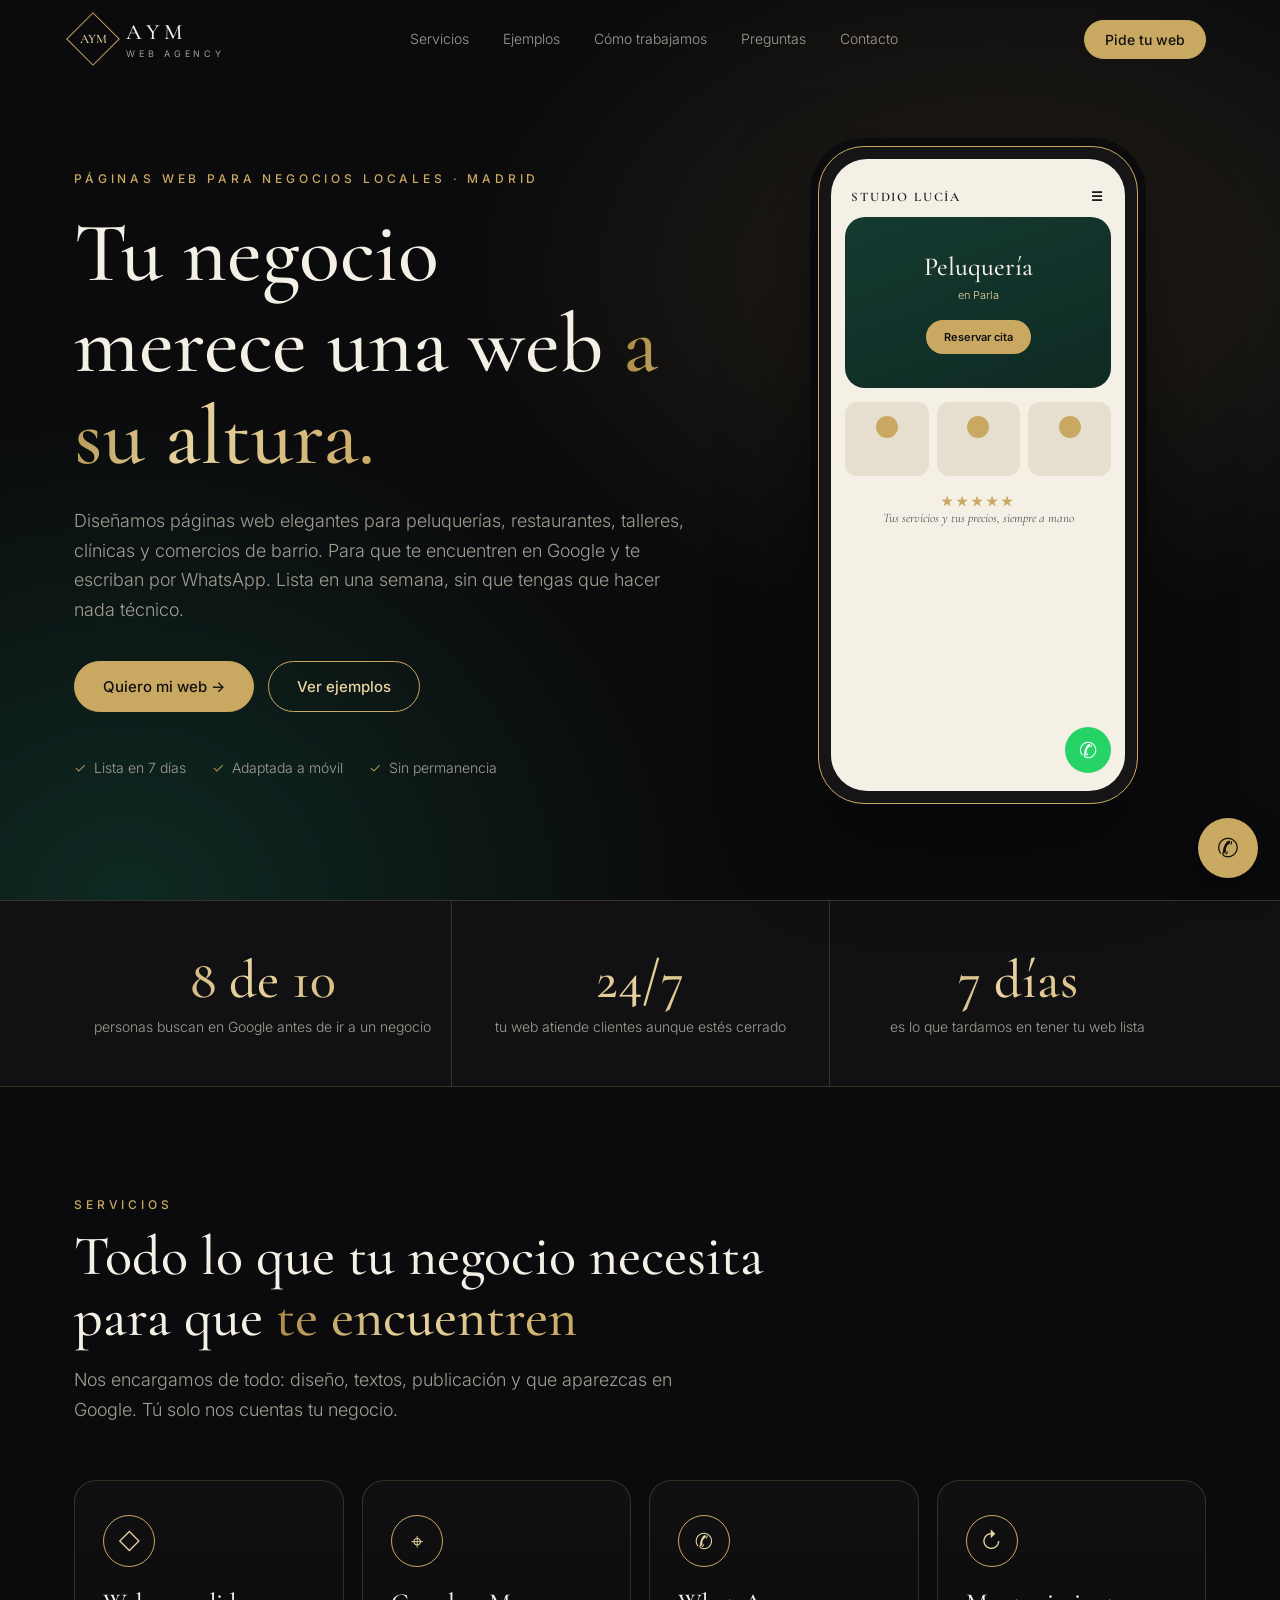
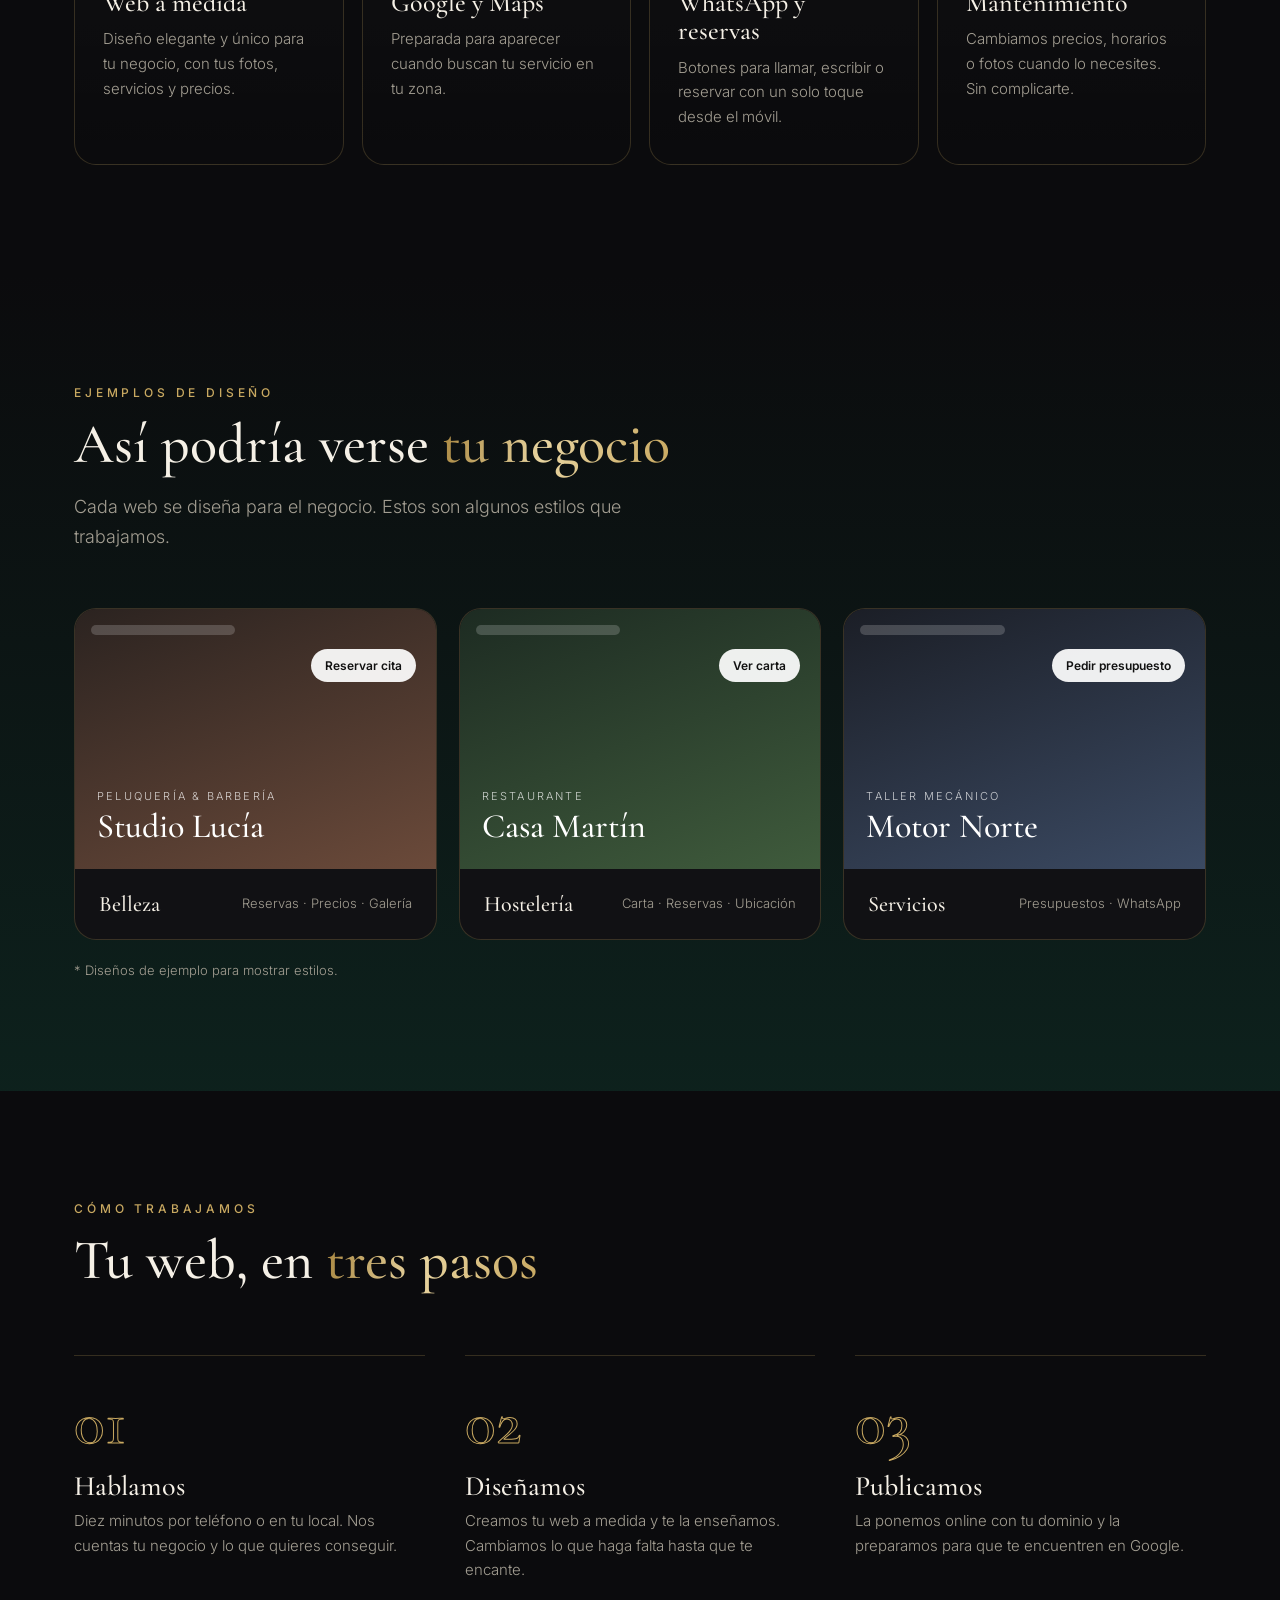
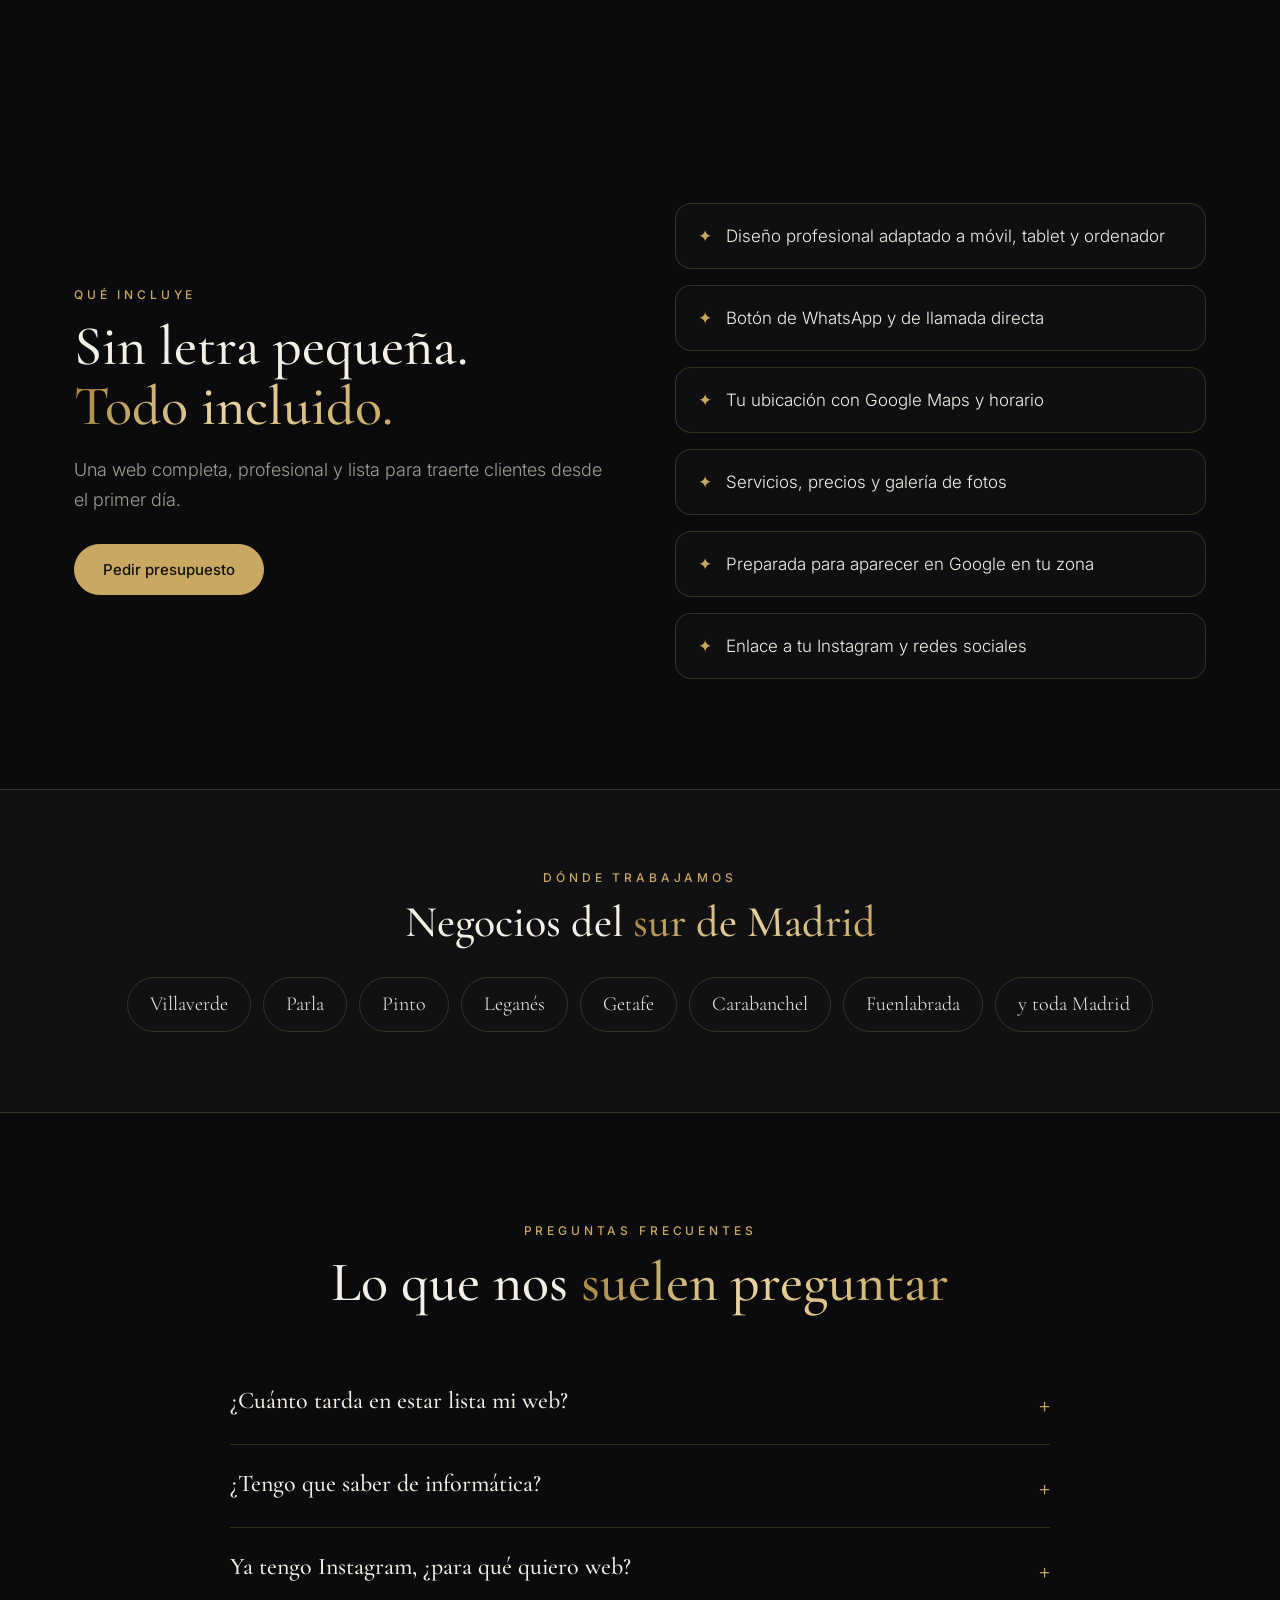
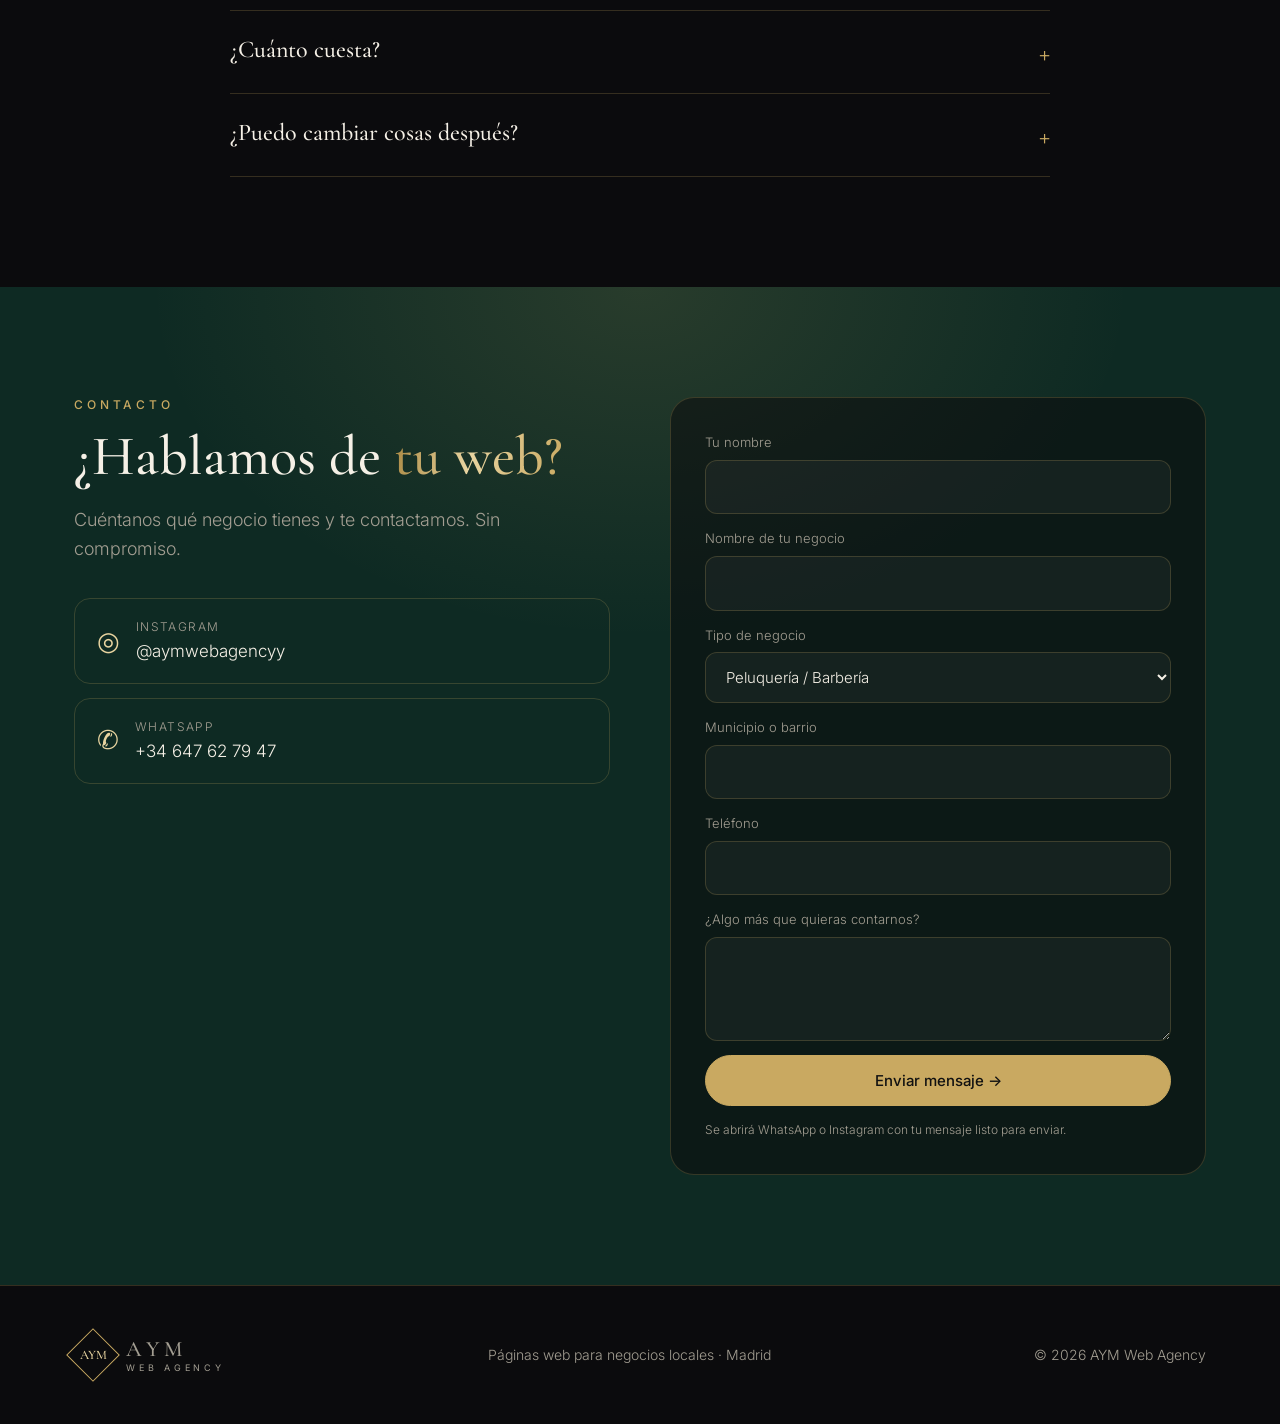
==== index.html @ e10f0483 "Web de AYM Web Agency" ====
<!doctype html>
<html lang="es">
<head>
<meta charset="utf-8">
<meta name="viewport" content="width=device-width,initial-scale=1">
<title>AYM Web Agency · Páginas web para negocios locales en Madrid</title>
<meta name="description" content="Diseñamos páginas web elegantes para negocios locales del sur de Madrid: Villaverde, Parla, Pinto, Leganés y Getafe. Lista en 7 días, con WhatsApp, Google Maps y reservas.">
<meta property="og:title" content="AYM Web Agency">
<meta property="og:description" content="Tu negocio merece una web a su altura.">
<meta property="og:image" content="img/og.png">
<link rel="icon" href="img/favicon.png">
<link rel="preconnect" href="https://fonts.googleapis.com">
<link rel="preconnect" href="https://fonts.gstatic.com" crossorigin>
<link href="https://fonts.googleapis.com/css2?family=Cormorant+Garamond:wght@400;500;600&family=Inter:wght@300;400;500;600&display=swap" rel="stylesheet">
<link rel="stylesheet" href="styles.css">
</head>
<body>

<nav id="nav">
  <div class="wrap">
    <a href="#" class="brand"><div class="mono"><span>AYM</span></div><div><b>AYM</b><small>WEB AGENCY</small></div></a>
    <div class="links" id="links">
      <a href="#servicios">Servicios</a><a href="#ejemplos">Ejemplos</a><a href="#proceso">Cómo trabajamos</a><a href="#faq">Preguntas</a><a href="#contacto">Contacto</a>
    </div>
    <a href="#contacto" class="btn btn-gold js-wa">Pide tu web</a>
    <button class="burger" id="burger" aria-label="Menú">☰</button>
  </div>
</nav>

<header class="hero">
  <div class="wrap">
    <div class="reveal">
      <div class="eyebrow">Páginas web para negocios locales · Madrid</div>
      <h1>Tu negocio merece una web <span class="gold">a su altura.</span></h1>
      <p class="lead">Diseñamos páginas web elegantes para peluquerías, restaurantes, talleres, clínicas y comercios de barrio. Para que te encuentren en Google y te escriban por WhatsApp. Lista en una semana, sin que tengas que hacer nada técnico.</p>
      <div class="ctas">
        <a href="#contacto" class="btn btn-gold js-wa">Quiero mi web →</a>
        <a href="#ejemplos" class="btn btn-line">Ver ejemplos</a>
      </div>
      <div class="trust"><div>Lista en 7 días</div><div>Adaptada a móvil</div><div>Sin permanencia</div></div>
    </div>
    <div class="reveal">
      <div class="phone">
        <div class="screen">
          <div class="bar"><span>STUDIO LUCÍA</span><span>☰</span></div>
          <div class="heroimg"><h4>Peluquería</h4><p>en Parla</p><span>Reservar cita</span></div>
          <div class="cards"><i></i><i></i><i></i></div>
          <div class="rev"><b>★★★★★</b>Tus servicios y tus precios, siempre a mano</div>
        </div>
        <div class="wa">✆</div>
      </div>
    </div>
  </div>
</header>

<div class="stats">
  <div class="wrap">
    <div class="stat reveal"><b class="gold">8 de 10</b><span>personas buscan en Google antes de ir a un negocio</span></div>
    <div class="stat reveal"><b class="gold">24/7</b><span>tu web atiende clientes aunque estés cerrado</span></div>
    <div class="stat reveal"><b class="gold">7 días</b><span>es lo que tardamos en tener tu web lista</span></div>
  </div>
</div>

<section id="servicios">
  <div class="wrap">
    <div class="reveal"><div class="eyebrow">Servicios</div><h2>Todo lo que tu negocio necesita<br>para que <span class="gold">te encuentren</span></h2>
    <p class="lead">Nos encargamos de todo: diseño, textos, publicación y que aparezcas en Google. Tú solo nos cuentas tu negocio.</p></div>
    <div class="grid4">
      <div class="card reveal"><div class="ico">◇</div><h3>Web a medida</h3><p>Diseño elegante y único para tu negocio, con tus fotos, servicios y precios.</p></div>
      <div class="card reveal"><div class="ico">⌖</div><h3>Google y Maps</h3><p>Preparada para aparecer cuando buscan tu servicio en tu zona.</p></div>
      <div class="card reveal"><div class="ico">✆</div><h3>WhatsApp y reservas</h3><p>Botones para llamar, escribir o reservar con un solo toque desde el móvil.</p></div>
      <div class="card reveal"><div class="ico">↻</div><h3>Mantenimiento</h3><p>Cambiamos precios, horarios o fotos cuando lo necesites. Sin complicarte.</p></div>
    </div>
  </div>
</section>

<section id="ejemplos" class="ejemplos">
  <div class="wrap">
    <div class="reveal"><div class="eyebrow">Ejemplos de diseño</div><h2>Así podría verse <span class="gold">tu negocio</span></h2>
    <p class="lead">Cada web se diseña para el negocio. Estos son algunos estilos que trabajamos.</p></div>
    <div class="grid3">
      <div class="demo reveal"><div class="shot" style="background:linear-gradient(160deg,#2b2320,#6b4a3a)"><em>Reservar cita</em><small>Peluquería &amp; Barbería</small><h4>Studio Lucía</h4></div><div class="info"><b>Belleza</b><span>Reservas · Precios · Galería</span></div></div>
      <div class="demo reveal"><div class="shot" style="background:linear-gradient(160deg,#1d2b22,#3f5b3c)"><em>Ver carta</em><small>Restaurante</small><h4>Casa Martín</h4></div><div class="info"><b>Hostelería</b><span>Carta · Reservas · Ubicación</span></div></div>
      <div class="demo reveal"><div class="shot" style="background:linear-gradient(160deg,#1b1e26,#3b4a63)"><em>Pedir presupuesto</em><small>Taller mecánico</small><h4>Motor Norte</h4></div><div class="info"><b>Servicios</b><span>Presupuestos · WhatsApp</span></div></div>
    </div>
    <p class="note reveal">* Diseños de ejemplo para mostrar estilos.</p>
  </div>
</section>

<section id="proceso">
  <div class="wrap">
    <div class="reveal"><div class="eyebrow">Cómo trabajamos</div><h2>Tu web, en <span class="gold">tres pasos</span></h2></div>
    <div class="steps">
      <div class="step reveal"><h3>Hablamos</h3><p>Diez minutos por teléfono o en tu local. Nos cuentas tu negocio y lo que quieres conseguir.</p></div>
      <div class="step reveal"><h3>Diseñamos</h3><p>Creamos tu web a medida y te la enseñamos. Cambiamos lo que haga falta hasta que te encante.</p></div>
      <div class="step reveal"><h3>Publicamos</h3><p>La ponemos online con tu dominio y la preparamos para que te encuentren en Google.</p></div>
    </div>
  </div>
</section>

<section class="incluye">
  <div class="wrap">
    <div class="reveal"><div class="eyebrow">Qué incluye</div><h2>Sin letra pequeña.<br><span class="gold">Todo incluido.</span></h2>
    <p class="lead">Una web completa, profesional y lista para traerte clientes desde el primer día.</p>
    <div style="margin-top:30px"><a href="#contacto" class="btn btn-gold js-wa">Pedir presupuesto</a></div></div>
    <ul class="checks reveal">
      <li>Diseño profesional adaptado a móvil, tablet y ordenador</li>
      <li>Botón de WhatsApp y de llamada directa</li>
      <li>Tu ubicación con Google Maps y horario</li>
      <li>Servicios, precios y galería de fotos</li>
      <li>Preparada para aparecer en Google en tu zona</li>
      <li>Enlace a tu Instagram y redes sociales</li>
    </ul>
  </div>
</section>

<div class="zonas">
  <div class="wrap reveal">
    <div class="eyebrow">Dónde trabajamos</div>
    <h2 style="font-size:clamp(30px,4vw,44px)">Negocios del <span class="gold">sur de Madrid</span></h2>
    <div class="chips"><span>Villaverde</span><span>Parla</span><span>Pinto</span><span>Leganés</span><span>Getafe</span><span>Carabanchel</span><span>Fuenlabrada</span><span>y toda Madrid</span></div>
  </div>
</div>

<section id="faq">
  <div class="wrap">
    <div class="reveal" style="text-align:center"><div class="eyebrow">Preguntas frecuentes</div><h2>Lo que nos <span class="gold">suelen preguntar</span></h2></div>
    <div class="faq reveal">
      <details><summary>¿Cuánto tarda en estar lista mi web?</summary><p>Normalmente una semana desde que nos das la información y las fotos de tu negocio.</p></details>
      <details><summary>¿Tengo que saber de informática?</summary><p>No. Nosotros lo hacemos todo: diseño, textos, publicación y puesta en Google. Tú solo nos cuentas tu negocio.</p></details>
      <details><summary>Ya tengo Instagram, ¿para qué quiero web?</summary><p>Instagram solo lo ve quien ya te sigue. Con una web apareces en Google cuando alguien busca tu servicio en tu zona, y te contactan clientes nuevos que no te conocían.</p></details>
      <details><summary>¿Cuánto cuesta?</summary><p>Depende de lo que necesite tu negocio. Escríbenos y te damos un presupuesto cerrado y sin compromiso.</p></details>
      <details><summary>¿Puedo cambiar cosas después?</summary><p>Sí. Si cambias precios, horarios o quieres nuevas fotos, nos lo dices y lo actualizamos.</p></details>
    </div>
  </div>
</section>

<section id="contacto" class="contacto">
  <div class="wrap">
    <div class="reveal">
      <div class="eyebrow">Contacto</div>
      <h2>¿Hablamos de <span class="gold">tu web?</span></h2>
      <p class="lead">Cuéntanos qué negocio tienes y te contactamos. Sin compromiso.</p>
      <div class="direct">
        <a href="https://ig.me/m/aymwebagencyy" target="_blank" rel="noopener"><span style="font-size:26px;color:var(--gold2)">◎</span><span><small>Instagram</small>@aymwebagencyy</span></a>
        <a href="#" id="waLink" target="_blank" rel="noopener" hidden><span style="font-size:26px;color:var(--gold2)">✆</span><span><small>WhatsApp</small><span id="waNum"></span></span></a>
      </div>
    </div>
    <form id="form" class="reveal">
      <label>Tu nombre<input name="nombre" required autocomplete="name"></label>
      <label>Nombre de tu negocio<input name="negocio" required></label>
      <label>Tipo de negocio
        <select name="tipo"><option>Peluquería / Barbería</option><option>Restaurante / Bar / Cafetería</option><option>Taller</option><option>Clínica / Salud</option><option>Estética / Uñas</option><option>Tienda / Comercio</option><option>Reformas / Servicios</option><option>Otro</option></select></label>
      <label>Municipio o barrio<input name="zona"></label>
      <label>Teléfono<input name="tel" type="tel" autocomplete="tel"></label>
      <label>¿Algo más que quieras contarnos?<textarea name="msg" rows="3"></textarea></label>
      <button class="btn btn-gold" type="submit" style="justify-content:center">Enviar mensaje →</button>
      <small id="formNote" style="color:var(--mut);font-size:12px">Se abrirá WhatsApp o Instagram con tu mensaje listo para enviar.</small>
    </form>
  </div>
</section>

<footer>
  <div class="wrap">
    <a href="#" class="brand"><div class="mono"><span>AYM</span></div><div><b>AYM</b><small>WEB AGENCY</small></div></a>
    <span>Páginas web para negocios locales · Madrid</span>
    <span>© <span id="y"></span> AYM Web Agency</span>
  </div>
</footer>

<a href="https://ig.me/m/aymwebagencyy" id="floatBtn" class="float" target="_blank" rel="noopener" aria-label="Contactar">✉</a>

<script>
// ====== CONFIGURA AQUÍ ======
const WHATSAPP = "34647627947"; // vuestro número con prefijo 34. Vacío = se usa Instagram
const INSTAGRAM = "aymwebagencyy";
// ============================
document.getElementById("y").textContent = new Date().getFullYear();
const nav = document.getElementById("nav");
addEventListener("scroll", () => nav.classList.toggle("scrolled", scrollY > 30), {passive: true});
const links = document.getElementById("links");
document.getElementById("burger").onclick = () => links.classList.toggle("open");
links.querySelectorAll("a").forEach(a => a.onclick = () => links.classList.remove("open"));
const io = new IntersectionObserver(es => es.forEach(e => { if (e.isIntersecting) { e.target.classList.add("in"); io.unobserve(e.target); } }), {threshold: .12});
document.querySelectorAll(".reveal").forEach(el => io.observe(el));
if (WHATSAPP) {
  const wl = document.getElementById("waLink"); wl.hidden = false; wl.href = "https://wa.me/" + WHATSAPP;
  document.getElementById("waNum").textContent = "+34 647 62 79 47";
  const fb = document.getElementById("floatBtn"); fb.href = "https://wa.me/" + WHATSAPP; fb.textContent = "✆";
  // botones "Pide tu web" / "Quiero mi web" / "Pedir presupuesto" -> WhatsApp directo
  const saludo = encodeURIComponent("Hola AYM, quiero información para hacer la web de mi negocio.");
  document.querySelectorAll(".js-wa").forEach(a => { a.href = "https://wa.me/" + WHATSAPP + "?text=" + saludo; a.target = "_blank"; a.rel = "noopener"; });
}
document.getElementById("form").onsubmit = e => {
  e.preventDefault();
  const f = new FormData(e.target);
  const texto = `Hola AYM, quiero información para mi web.\n• Nombre: ${f.get("nombre")}\n• Negocio: ${f.get("negocio")} (${f.get("tipo")})\n• Zona: ${f.get("zona") || "-"}\n• Teléfono: ${f.get("tel") || "-"}\n${f.get("msg") ? "• " + f.get("msg") : ""}`;
  if (WHATSAPP) { open("https://wa.me/" + WHATSAPP + "?text=" + encodeURIComponent(texto), "_blank"); return; }
  if (navigator.clipboard) navigator.clipboard.writeText(texto).catch(() => {});
  document.getElementById("formNote").textContent = "Mensaje copiado. Pégalo en el chat de Instagram que se ha abierto.";
  open("https://ig.me/m/" + INSTAGRAM, "_blank");
};
</script>
</body>
</html>
---- styles.css ----
:root{--bg:#0B0B0D;--bg2:#111114;--green:#0E2A23;--green2:#143A30;--gold:#C9A961;--gold2:#E8D4A0;--ivory:#F5F0E6;--mut:#A39E92;--line:rgba(201,169,97,.22);
--serif:"Cormorant Garamond",Georgia,serif;--sans:Inter,"Segoe UI",system-ui,sans-serif}
*{box-sizing:border-box;margin:0;padding:0}
html{scroll-behavior:smooth}
body{background:var(--bg);color:var(--ivory);font:300 17px/1.65 var(--sans);overflow-x:hidden}
a{color:inherit;text-decoration:none}
.wrap{max-width:1180px;margin:0 auto;padding:0 24px}
.gold{background:linear-gradient(100deg,#A8863F,var(--gold2) 45%,var(--gold));-webkit-background-clip:text;background-clip:text;color:transparent}
.eyebrow{font:500 12px var(--sans);letter-spacing:.32em;text-transform:uppercase;color:var(--gold)}
h1,h2,h3{font-family:var(--serif);font-weight:500;line-height:1.08}
h2{font-size:clamp(34px,4.6vw,56px);margin:14px 0 18px}
.lead{color:var(--mut);font-size:18px;max-width:620px}
.btn{display:inline-flex;align-items:center;gap:10px;padding:15px 28px;border-radius:999px;font:500 15px var(--sans);transition:.25s;cursor:pointer;border:1px solid var(--gold);background:none;color:var(--gold2)}
.btn-gold{background:var(--gold);color:#111}
.btn-gold:hover{background:var(--gold2);transform:translateY(-2px)}
.btn-line:hover{background:rgba(201,169,97,.1)}
section{padding:110px 0}
.reveal{opacity:0;transform:translateY(28px);transition:opacity .9s ease,transform .9s ease}
.reveal.in{opacity:1;transform:none}

nav{position:fixed;inset:0 0 auto 0;z-index:50;transition:.3s}
nav.scrolled{background:rgba(11,11,13,.88);backdrop-filter:blur(12px);border-bottom:1px solid var(--line)}
nav .wrap{display:flex;align-items:center;justify-content:space-between;height:78px}
.brand{display:flex;align-items:center;gap:14px}
.mono{width:38px;height:38px;border:1px solid var(--gold);transform:rotate(45deg);display:grid;place-items:center}
.mono span{transform:rotate(-45deg);font:500 13px var(--serif);color:var(--gold2)}
.brand b{font:500 22px var(--serif);letter-spacing:.22em}
.brand small{display:block;font:400 9px var(--sans);letter-spacing:.42em;color:var(--mut)}
.links{display:flex;gap:34px;font-size:14px;color:var(--mut)}
.links a:hover{color:var(--gold2)}
nav .btn{padding:10px 20px;font-size:14px}
.burger{display:none;background:none;border:0;color:var(--ivory);font-size:26px;cursor:pointer}

.hero{min-height:100vh;display:flex;align-items:center;padding:130px 0 80px;
background:radial-gradient(900px 600px at 78% 30%,rgba(201,169,97,.13),transparent 60%),radial-gradient(800px 700px at 10% 100%,var(--green),transparent 70%)}
.hero .wrap{display:grid;grid-template-columns:1.15fr .85fr;gap:60px;align-items:center}
.hero h1{font-size:clamp(46px,6.6vw,88px);margin:22px 0 24px}
.ctas{display:flex;gap:14px;flex-wrap:wrap;margin-top:36px}
.trust{display:flex;gap:26px;margin-top:44px;color:var(--mut);font-size:14px;flex-wrap:wrap}
.trust div::before{content:"✓";color:var(--gold);margin-right:8px}
.phone{width:min(320px,78vw);aspect-ratio:9/18.5;margin:auto;border-radius:46px;border:1px solid var(--gold);padding:12px;background:#151518;box-shadow:0 40px 90px rgba(0,0,0,.6),0 0 0 8px #0d0d10;position:relative;animation:float 6s ease-in-out infinite}
@keyframes float{50%{transform:translateY(-14px)}}
.screen{height:100%;border-radius:36px;background:var(--ivory);overflow:hidden;color:#1a1a1a}
.screen .bar{display:flex;justify-content:space-between;padding:30px 20px 12px;font:600 13px var(--serif);letter-spacing:.14em}
.screen .heroimg{margin:0 14px;border-radius:20px;background:linear-gradient(160deg,var(--green2),var(--green));color:var(--ivory);padding:34px 18px;text-align:center}
.screen .heroimg h4{font:500 26px var(--serif)}
.screen .heroimg p{font-size:11px;color:var(--gold2);margin:4px 0 16px}
.screen .heroimg span{display:inline-block;background:var(--gold);color:#111;font-size:11px;font-weight:600;padding:8px 18px;border-radius:99px}
.screen .cards{display:grid;grid-template-columns:repeat(3,1fr);gap:8px;padding:14px}
.screen .cards i{height:74px;border-radius:12px;background:#E6DECF;position:relative}
.screen .cards i::after{content:"";position:absolute;left:50%;top:14px;width:22px;height:22px;margin-left:-11px;border-radius:50%;background:var(--gold)}
.screen .rev{text-align:center;font:italic 13px var(--serif);color:#555;padding:4px 18px}
.screen .rev b{display:block;color:var(--gold);font-style:normal;letter-spacing:3px}
.wa{position:absolute;right:26px;bottom:30px;width:46px;height:46px;border-radius:50%;background:#25D366;display:grid;place-items:center;color:#fff;font-size:22px}

.stats{border-top:1px solid var(--line);border-bottom:1px solid var(--line);background:var(--bg2)}
.stats .wrap{display:grid;grid-template-columns:repeat(3,1fr)}
.stat{padding:46px 20px;text-align:center}
.stat+.stat{border-left:1px solid var(--line)}
.stat b{font:500 54px var(--serif);display:block}
.stat span{color:var(--mut);font-size:14px}

.grid4{display:grid;grid-template-columns:repeat(4,1fr);gap:18px;margin-top:56px}
.card{border:1px solid var(--line);border-radius:22px;padding:34px 28px;background:linear-gradient(180deg,rgba(255,255,255,.025),transparent);transition:.35s}
.card:hover{border-color:var(--gold);transform:translateY(-6px)}
.ico{width:52px;height:52px;border-radius:50%;border:1px solid var(--gold);display:grid;place-items:center;color:var(--gold2);font-size:22px;margin-bottom:22px}
.card h3{font-size:26px;margin-bottom:10px}
.card p{color:var(--mut);font-size:15px}

.ejemplos{background:linear-gradient(180deg,var(--bg),var(--green) 140%)}
.grid3{display:grid;grid-template-columns:repeat(3,1fr);gap:22px;margin-top:56px}
.demo{border-radius:22px;overflow:hidden;border:1px solid var(--line);background:var(--bg2)}
.shot{height:260px;padding:22px;display:flex;flex-direction:column;justify-content:flex-end;position:relative}
.shot::before{content:"";position:absolute;left:16px;top:16px;height:10px;border-radius:6px;background:rgba(255,255,255,.18);width:40%}
.shot h4{font:500 34px var(--serif);color:#fff}
.shot small{color:rgba(255,255,255,.75);letter-spacing:.2em;font-size:11px;text-transform:uppercase}
.shot em{position:absolute;right:20px;top:40px;font-style:normal;font-size:12px;padding:7px 14px;border-radius:99px;background:rgba(255,255,255,.92);color:#111;font-weight:600}
.demo .info{padding:22px 24px;display:flex;justify-content:space-between;align-items:center;gap:10px}
.demo .info b{font:500 22px var(--serif)}
.demo .info span{color:var(--mut);font-size:13px;text-align:right}
.note{color:var(--mut);font-size:13px;margin-top:20px}

.steps{display:grid;grid-template-columns:repeat(3,1fr);gap:40px;margin-top:64px;counter-reset:s}
.step{padding-top:28px;border-top:1px solid var(--line)}
.step::before{counter-increment:s;content:"0" counter(s);font:500 64px var(--serif);color:transparent;-webkit-text-stroke:1px var(--gold);display:block;margin-bottom:10px}
.step h3{font-size:28px;margin-bottom:8px}
.step p{color:var(--mut);font-size:15px}

.incluye .wrap{display:grid;grid-template-columns:1fr 1fr;gap:70px;align-items:center}
.checks{list-style:none;display:grid;gap:16px}
.checks li{display:flex;gap:14px;padding:18px 22px;border:1px solid var(--line);border-radius:16px;background:rgba(255,255,255,.02)}
.checks li::before{content:"✦";color:var(--gold)}

.zonas{text-align:center;background:var(--bg2);border-top:1px solid var(--line);border-bottom:1px solid var(--line);padding:80px 0}
.chips{display:flex;flex-wrap:wrap;gap:12px;justify-content:center;margin-top:30px}
.chips span{border:1px solid var(--line);padding:10px 22px;border-radius:99px;font-family:var(--serif);font-size:20px}

.faq{max-width:820px;margin:50px auto 0}
details{border-bottom:1px solid var(--line);padding:24px 0}
summary{cursor:pointer;list-style:none;font:500 24px var(--serif);display:flex;justify-content:space-between;gap:20px}
summary::-webkit-details-marker{display:none}
summary::after{content:"+";color:var(--gold);font-size:28px;transition:.3s}
details[open] summary::after{transform:rotate(45deg)}
details p{color:var(--mut);margin-top:12px}

.contacto{background:radial-gradient(700px 500px at 50% 0,rgba(201,169,97,.14),transparent 70%),var(--green)}
.contacto .wrap{display:grid;grid-template-columns:1fr 1fr;gap:60px;align-items:start}
form{background:rgba(11,11,13,.55);border:1px solid var(--line);border-radius:24px;padding:34px;display:grid;gap:14px}
label{font-size:13px;color:var(--mut);display:grid;gap:6px}
input,select,textarea{background:rgba(255,255,255,.04);border:1px solid var(--line);border-radius:12px;padding:14px 16px;color:var(--ivory);font:inherit;font-size:15px;width:100%}
input:focus,select:focus,textarea:focus{outline:none;border-color:var(--gold)}
select option{background:#111}
.direct{display:grid;gap:14px;margin-top:34px}
.direct a{display:flex;align-items:center;gap:16px;padding:18px 22px;border:1px solid var(--line);border-radius:16px;transition:.25s}
.direct a:hover{border-color:var(--gold)}
.direct small{display:block;color:var(--mut);font-size:12px;letter-spacing:.12em;text-transform:uppercase}

footer{padding:50px 0;border-top:1px solid var(--line);color:var(--mut);font-size:14px}
footer .wrap{display:flex;justify-content:space-between;gap:20px;flex-wrap:wrap;align-items:center}
.float{position:fixed;right:22px;bottom:22px;z-index:60;width:60px;height:60px;border-radius:50%;background:var(--gold);color:#111;display:grid;place-items:center;font-size:26px;box-shadow:0 12px 30px rgba(0,0,0,.5);transition:.25s}
.float:hover{transform:scale(1.08)}

@media(max-width:960px){
  .hero .wrap,.incluye .wrap,.contacto .wrap{grid-template-columns:1fr}
  .grid4{grid-template-columns:1fr 1fr}.grid3,.steps{grid-template-columns:1fr}
  .links{display:none;position:absolute;top:78px;left:0;right:0;flex-direction:column;gap:0;background:rgba(11,11,13,.97);border-bottom:1px solid var(--line)}
  .links.open{display:flex}.links a{padding:16px 24px}
  .burger{display:block}nav .btn{display:none}
}
@media(max-width:600px){
  .wrap{padding:0 16px}section{padding:80px 0}
  .grid4{grid-template-columns:1fr}.stats .wrap{grid-template-columns:1fr}.stat+.stat{border-left:0;border-top:1px solid var(--line)}
  form{padding:22px}
}
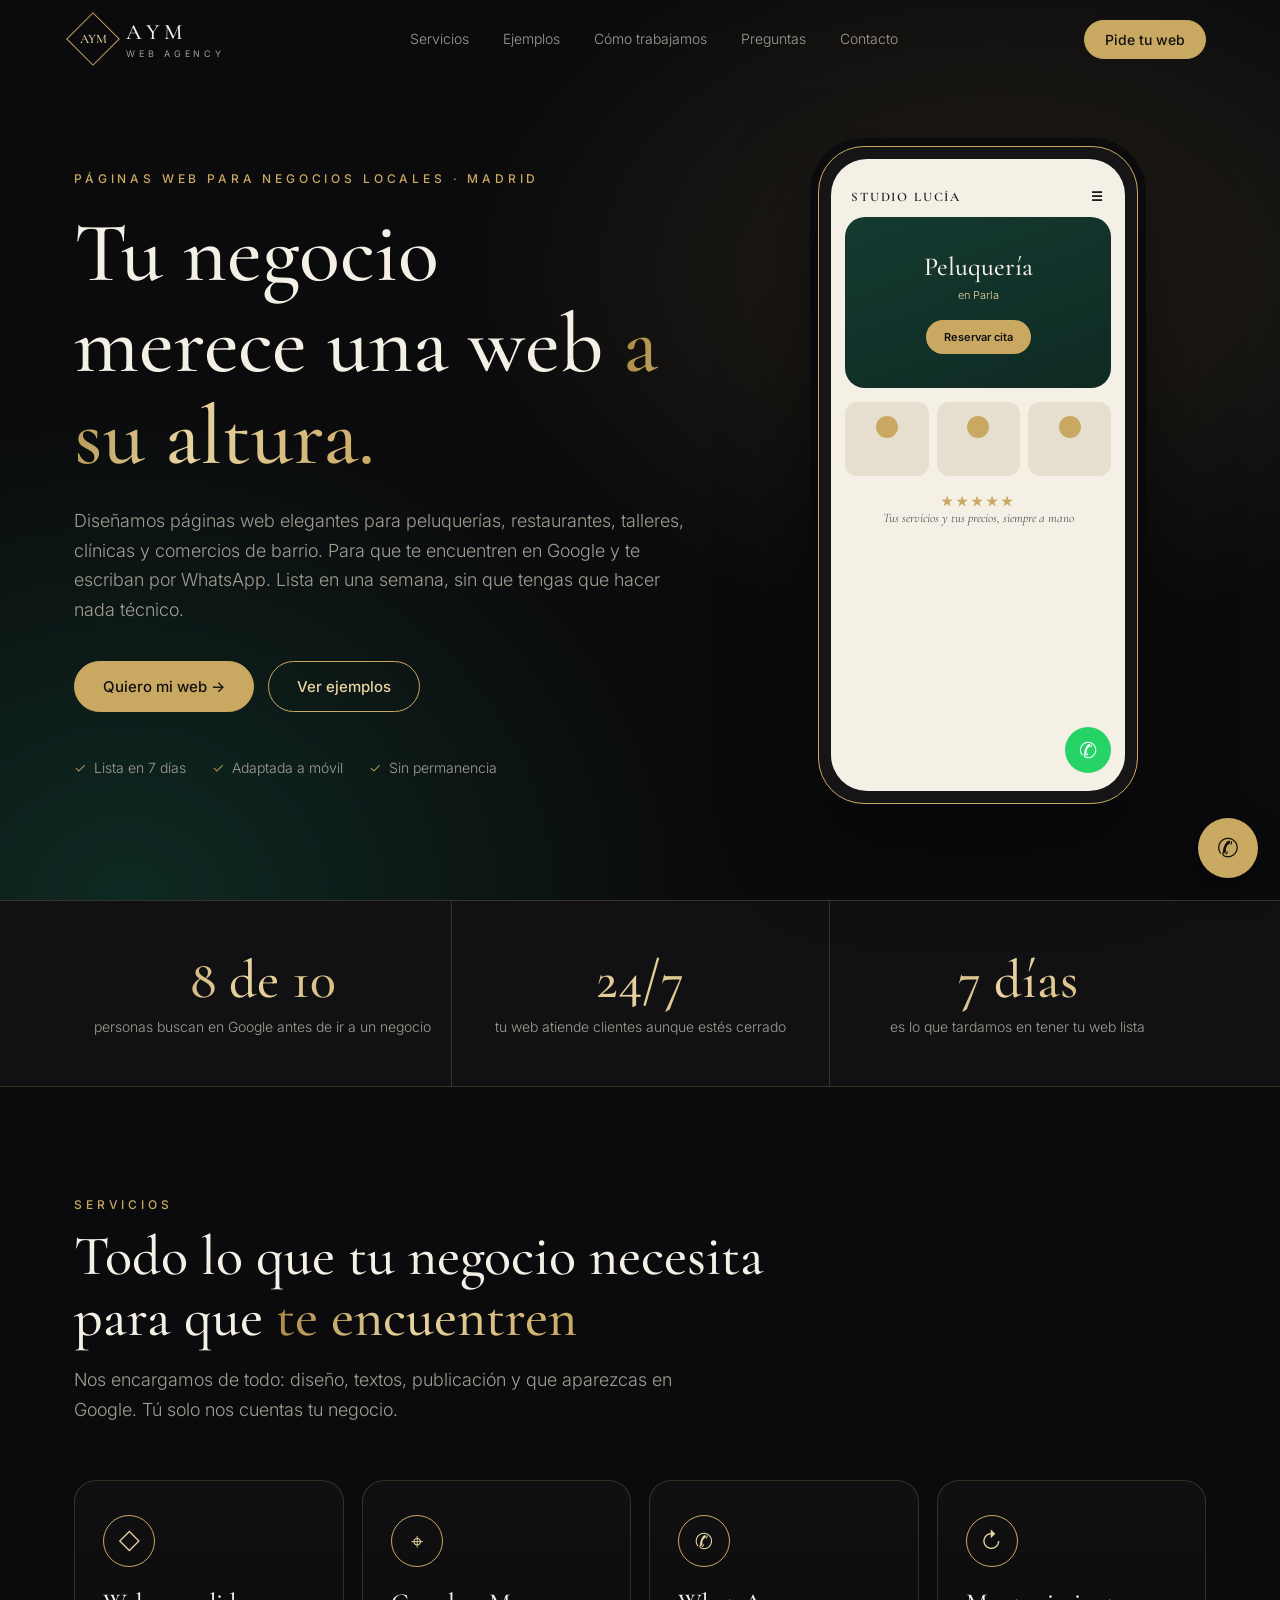
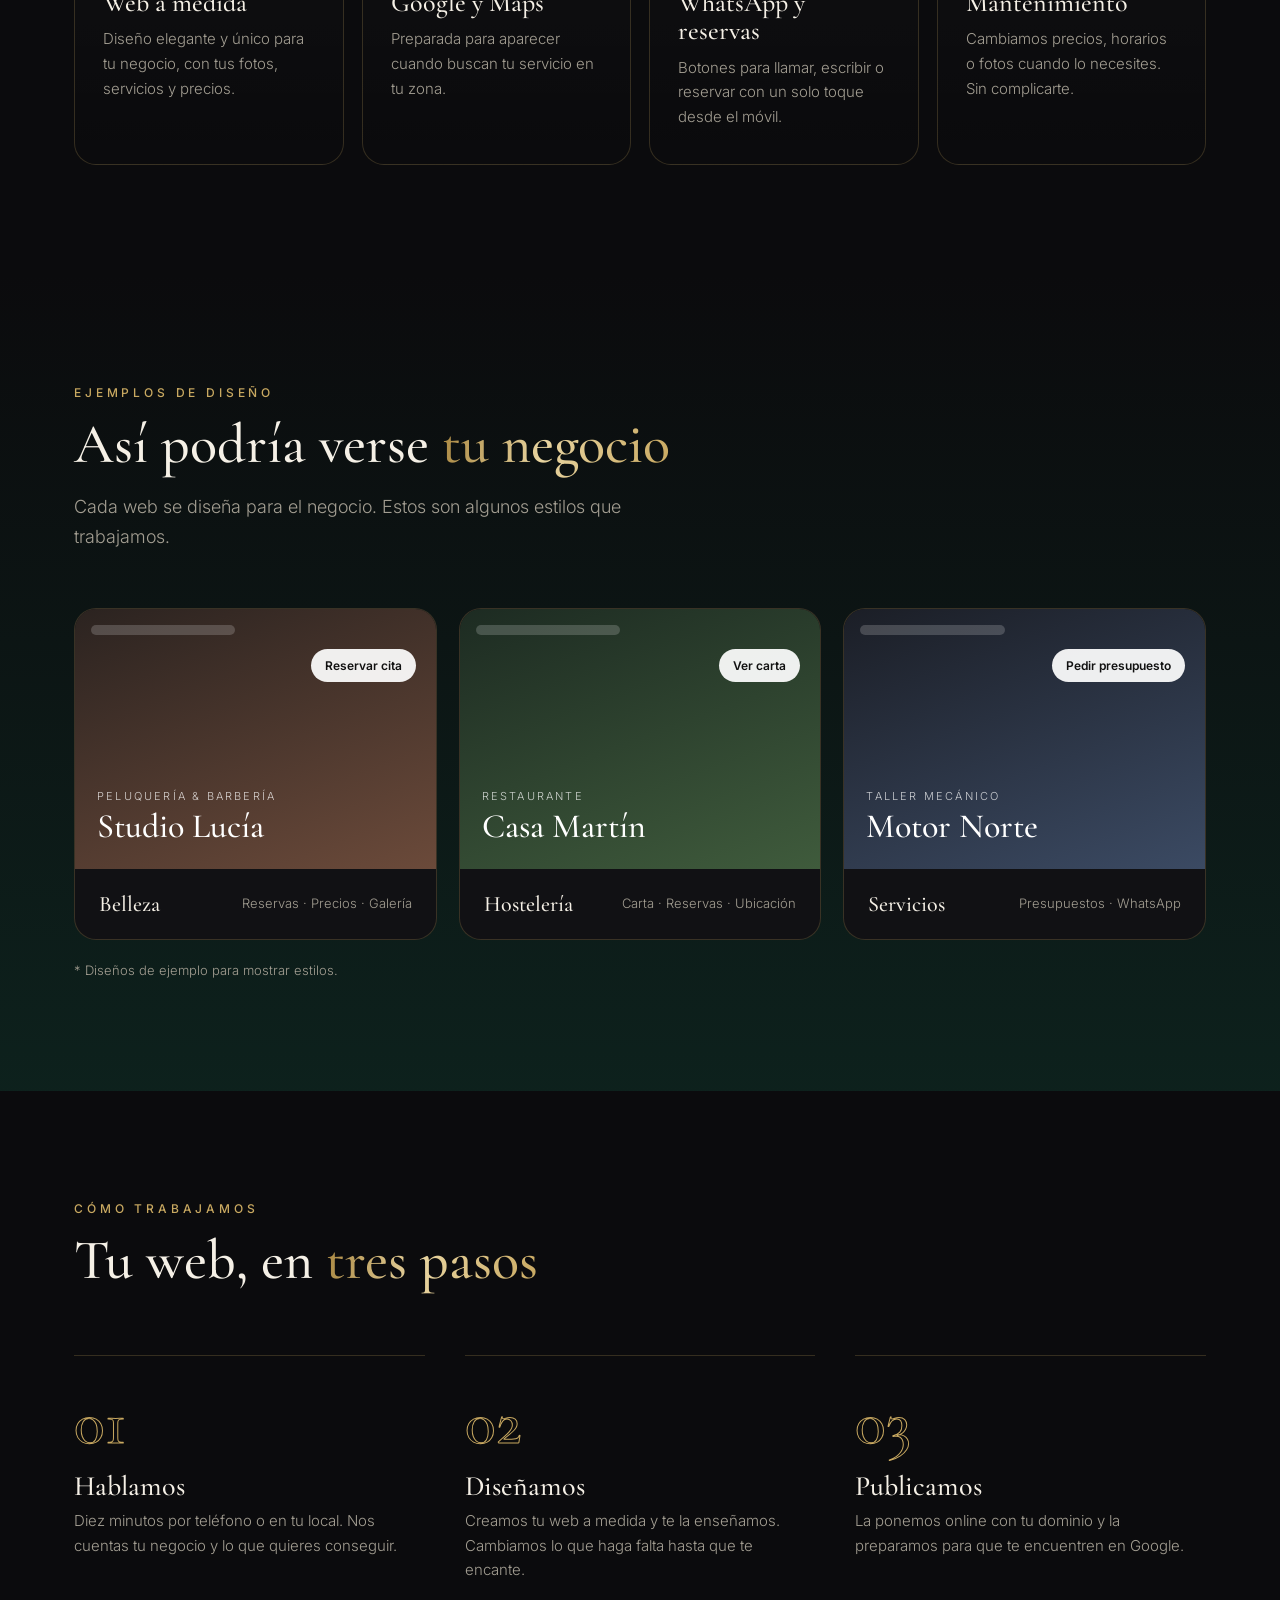
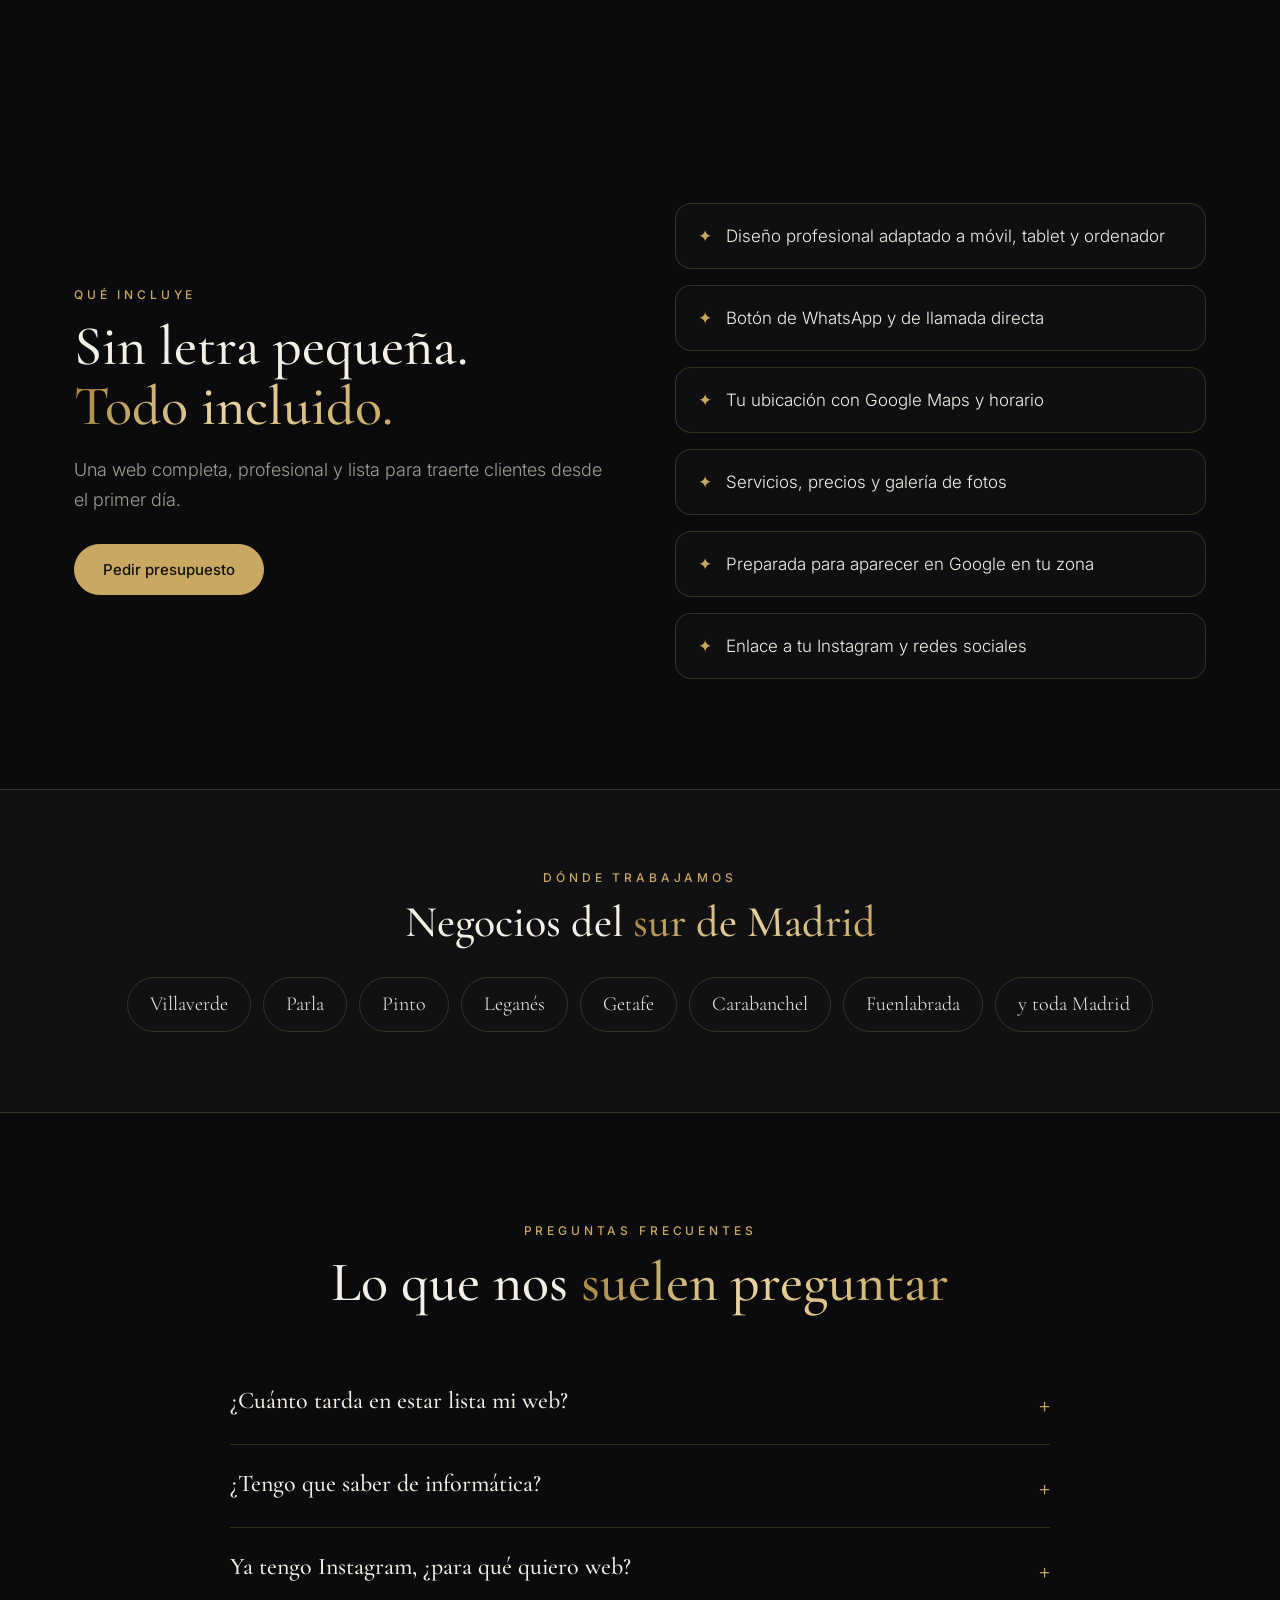
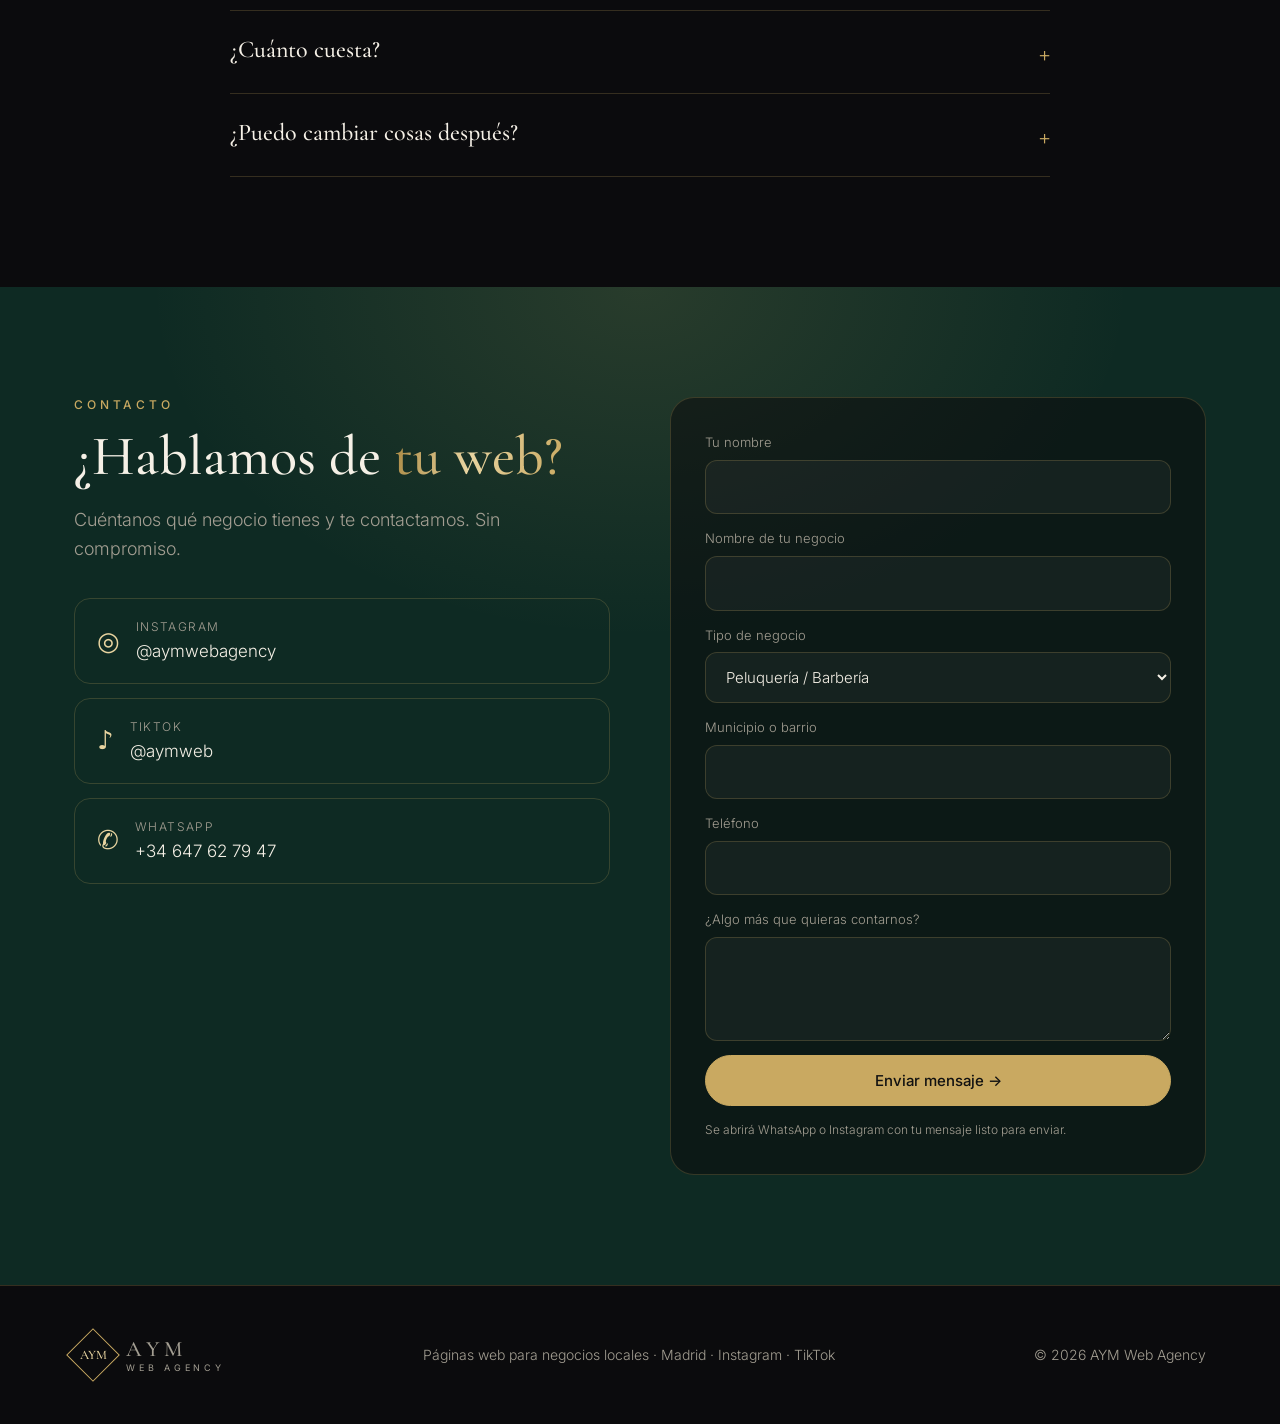
==== commit b1870fe7: "Instagram @aymwebagency y TikTok @aymweb" ====
--- a/index.html
+++ b/index.html
@@ -142,7 +142,8 @@
       <h2>¿Hablamos de <span class="gold">tu web?</span></h2>
       <p class="lead">Cuéntanos qué negocio tienes y te contactamos. Sin compromiso.</p>
       <div class="direct">
-        <a href="https://ig.me/m/aymwebagencyy" target="_blank" rel="noopener"><span style="font-size:26px;color:var(--gold2)">◎</span><span><small>Instagram</small>@aymwebagencyy</span></a>
+        <a href="https://ig.me/m/aymwebagency" target="_blank" rel="noopener"><span style="font-size:26px;color:var(--gold2)">◎</span><span><small>Instagram</small>@aymwebagency</span></a>
+        <a href="https://www.tiktok.com/@aymweb" target="_blank" rel="noopener"><span style="font-size:26px;color:var(--gold2)">♪</span><span><small>TikTok</small>@aymweb</span></a>
         <a href="#" id="waLink" target="_blank" rel="noopener" hidden><span style="font-size:26px;color:var(--gold2)">✆</span><span><small>WhatsApp</small><span id="waNum"></span></span></a>
       </div>
     </div>
@@ -163,17 +164,17 @@
 <footer>
   <div class="wrap">
     <a href="#" class="brand"><div class="mono"><span>AYM</span></div><div><b>AYM</b><small>WEB AGENCY</small></div></a>
-    <span>Páginas web para negocios locales · Madrid</span>
+    <span>Páginas web para negocios locales · Madrid · <a href="https://www.instagram.com/aymwebagency" target="_blank" rel="noopener">Instagram</a> · <a href="https://www.tiktok.com/@aymweb" target="_blank" rel="noopener">TikTok</a></span>
     <span>© <span id="y"></span> AYM Web Agency</span>
   </div>
 </footer>
 
-<a href="https://ig.me/m/aymwebagencyy" id="floatBtn" class="float" target="_blank" rel="noopener" aria-label="Contactar">✉</a>
+<a href="https://ig.me/m/aymwebagency" id="floatBtn" class="float" target="_blank" rel="noopener" aria-label="Contactar">✉</a>
 
 <script>
 // ====== CONFIGURA AQUÍ ======
 const WHATSAPP = "34647627947"; // vuestro número con prefijo 34. Vacío = se usa Instagram
-const INSTAGRAM = "aymwebagencyy";
+const INSTAGRAM = "aymwebagency";
 // ============================
 document.getElementById("y").textContent = new Date().getFullYear();
 const nav = document.getElementById("nav");
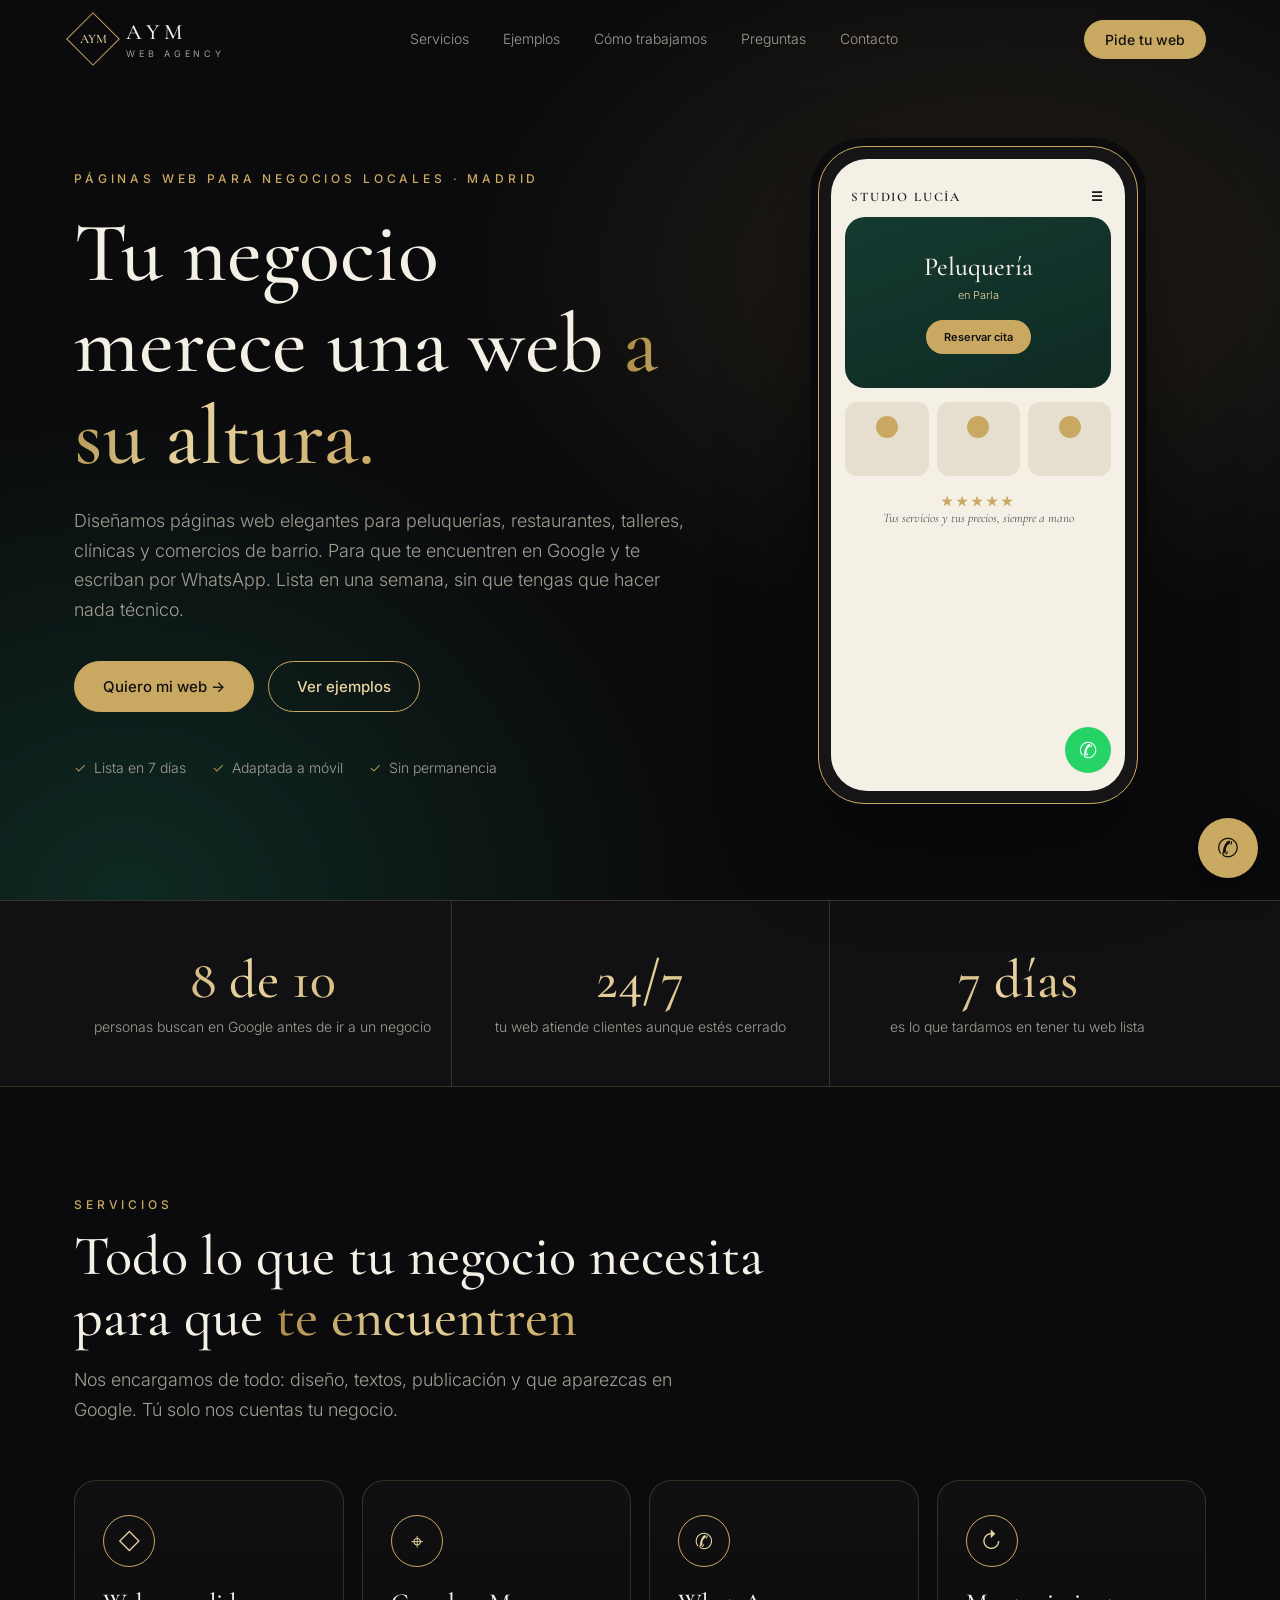
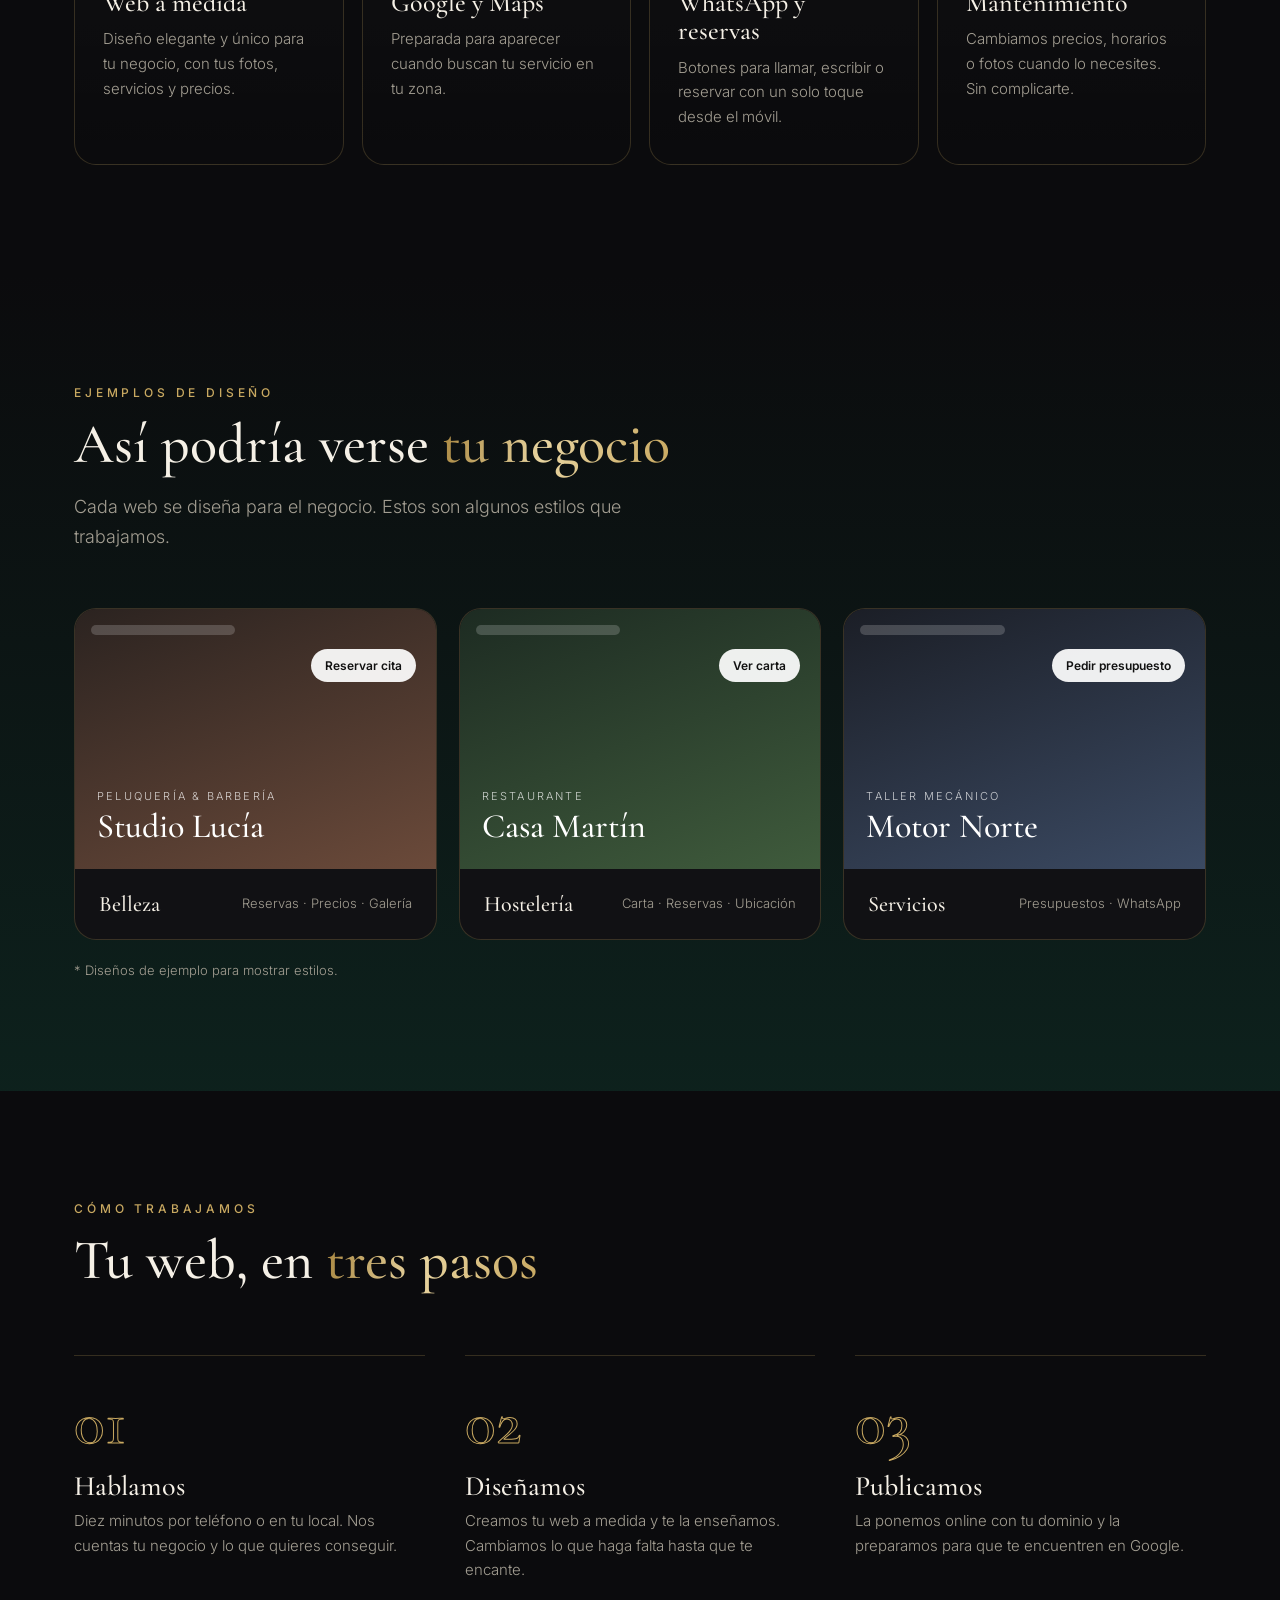
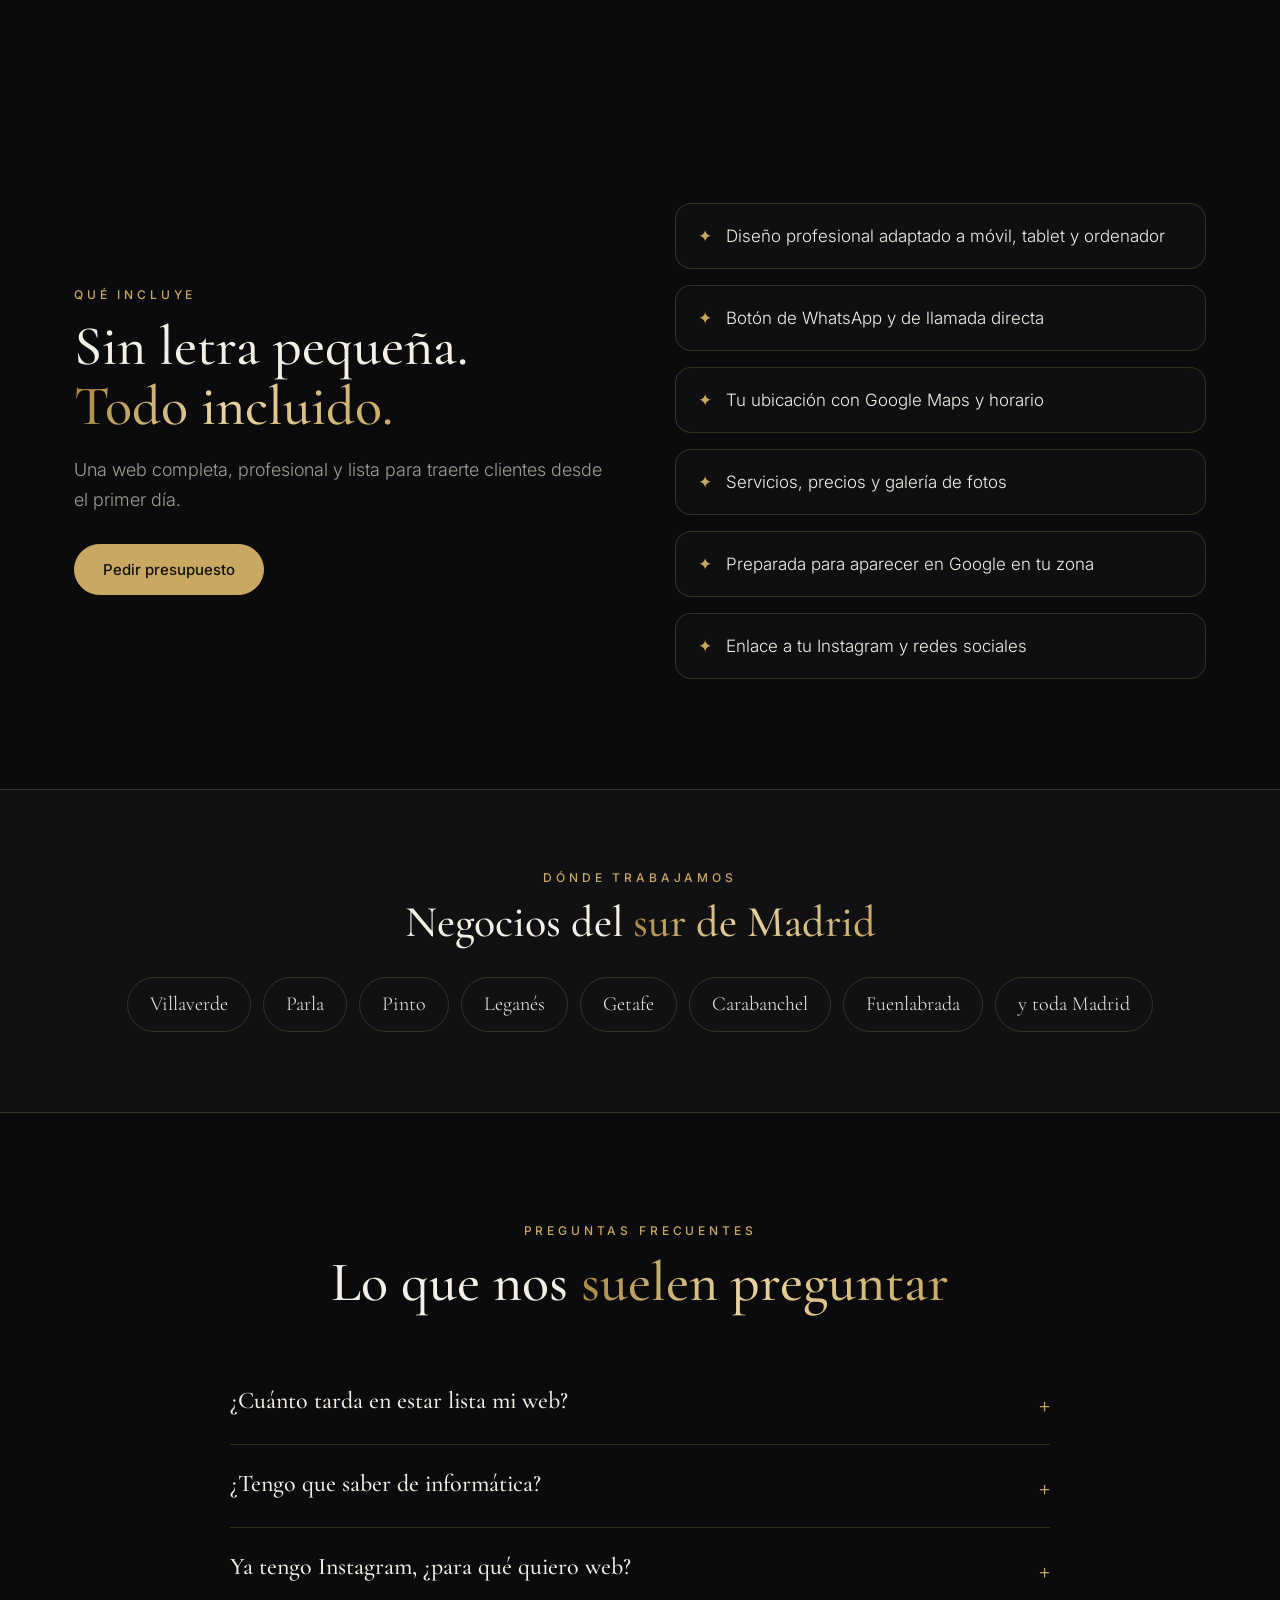
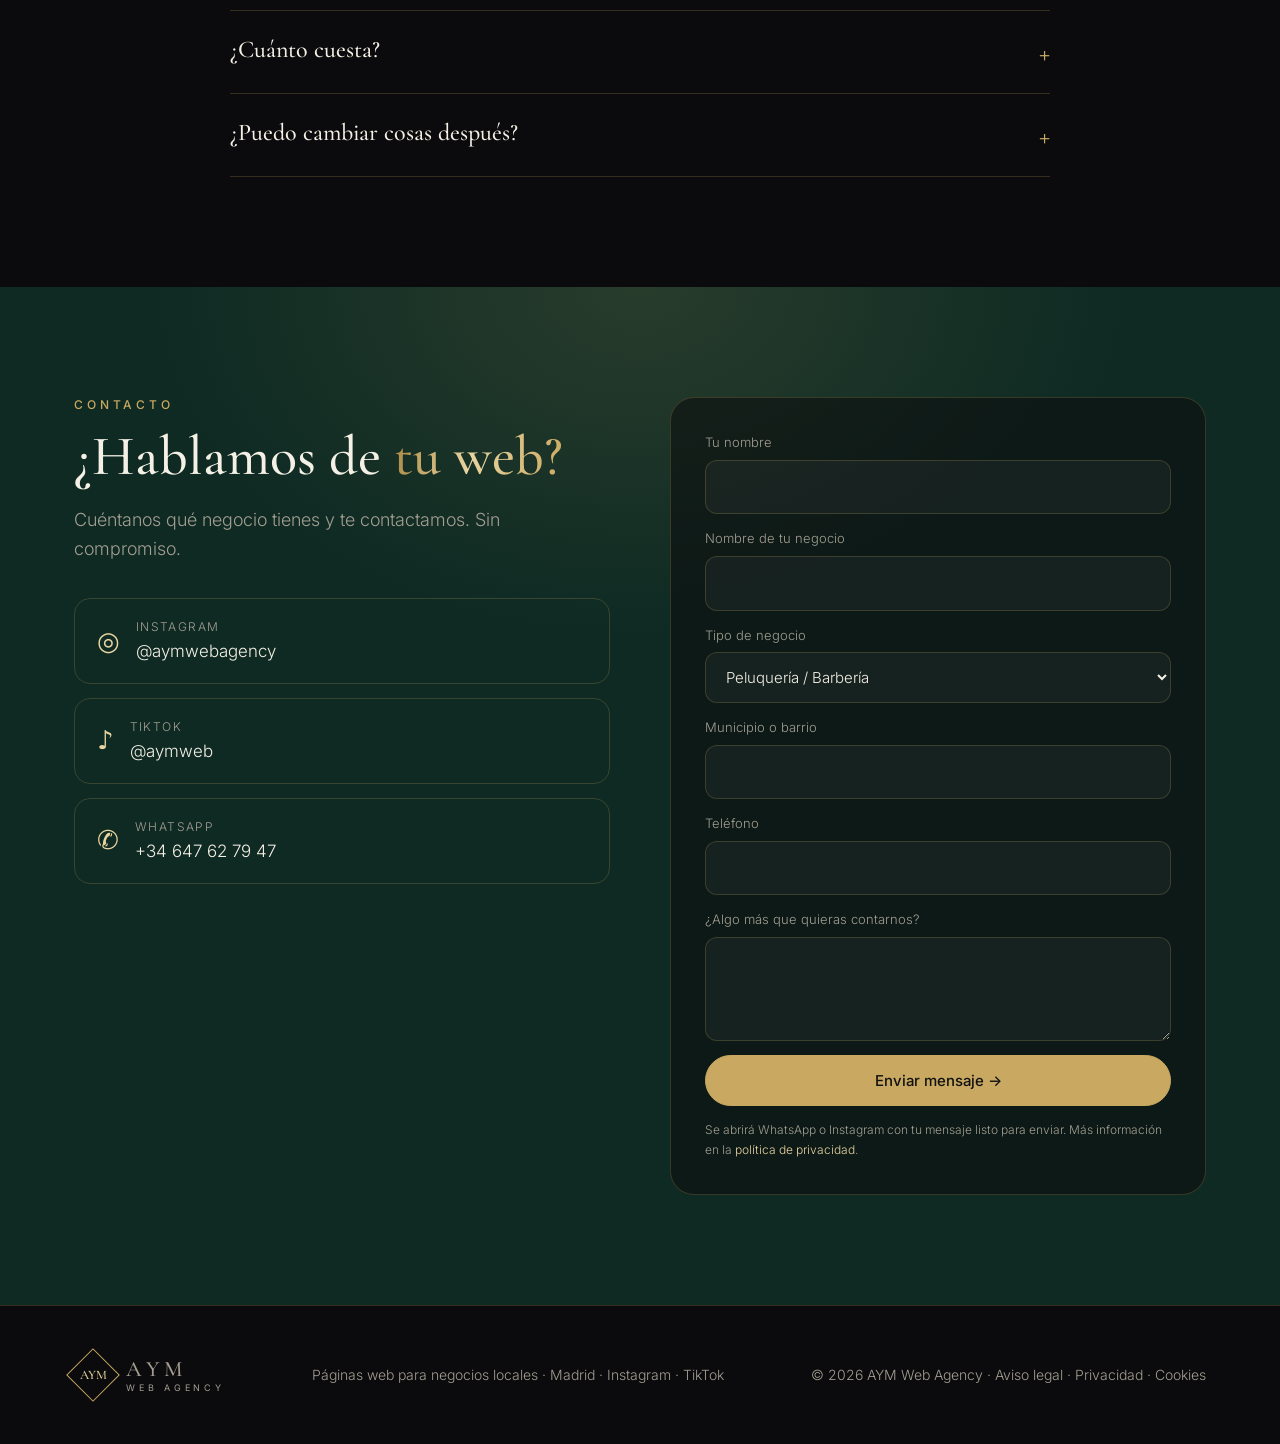
==== commit 3a0f54de: "Aviso legal, politica de privacidad y politica de cookies" ====
--- a/index.html
+++ b/index.html
@@ -156,7 +156,7 @@
       <label>Teléfono<input name="tel" type="tel" autocomplete="tel"></label>
       <label>¿Algo más que quieras contarnos?<textarea name="msg" rows="3"></textarea></label>
       <button class="btn btn-gold" type="submit" style="justify-content:center">Enviar mensaje →</button>
-      <small id="formNote" style="color:var(--mut);font-size:12px">Se abrirá WhatsApp o Instagram con tu mensaje listo para enviar.</small>
+      <small id="formNote" style="color:var(--mut);font-size:12px">Se abrirá WhatsApp o Instagram con tu mensaje listo para enviar. Más información en la <a href="privacidad.html" style="color:var(--gold2)">política de privacidad</a>.</small>
     </form>
   </div>
 </section>
@@ -165,7 +165,7 @@
   <div class="wrap">
     <a href="#" class="brand"><div class="mono"><span>AYM</span></div><div><b>AYM</b><small>WEB AGENCY</small></div></a>
     <span>Páginas web para negocios locales · Madrid · <a href="https://www.instagram.com/aymwebagency" target="_blank" rel="noopener">Instagram</a> · <a href="https://www.tiktok.com/@aymweb" target="_blank" rel="noopener">TikTok</a></span>
-    <span>© <span id="y"></span> AYM Web Agency</span>
+    <span>© <span id="y"></span> AYM Web Agency · <a href="aviso-legal.html">Aviso legal</a> · <a href="privacidad.html">Privacidad</a> · <a href="cookies.html">Cookies</a></span>
   </div>
 </footer>
 
